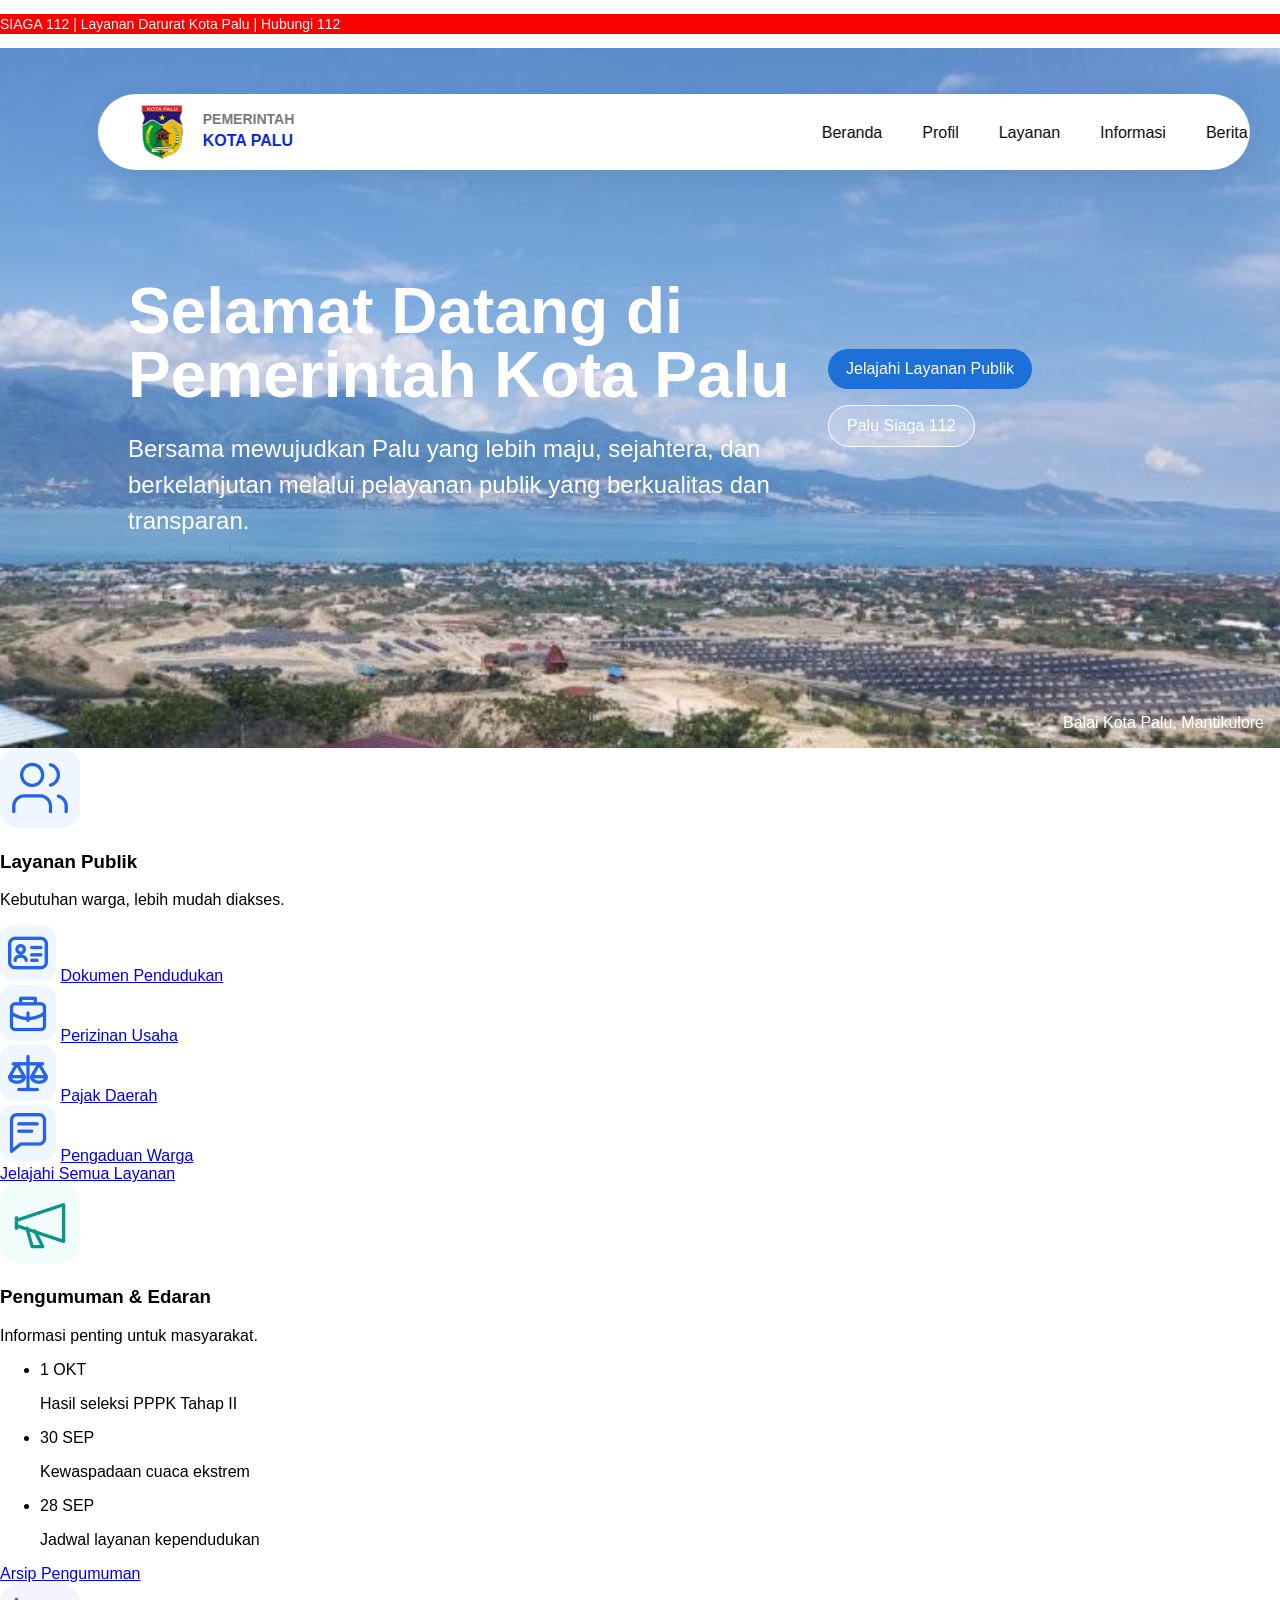
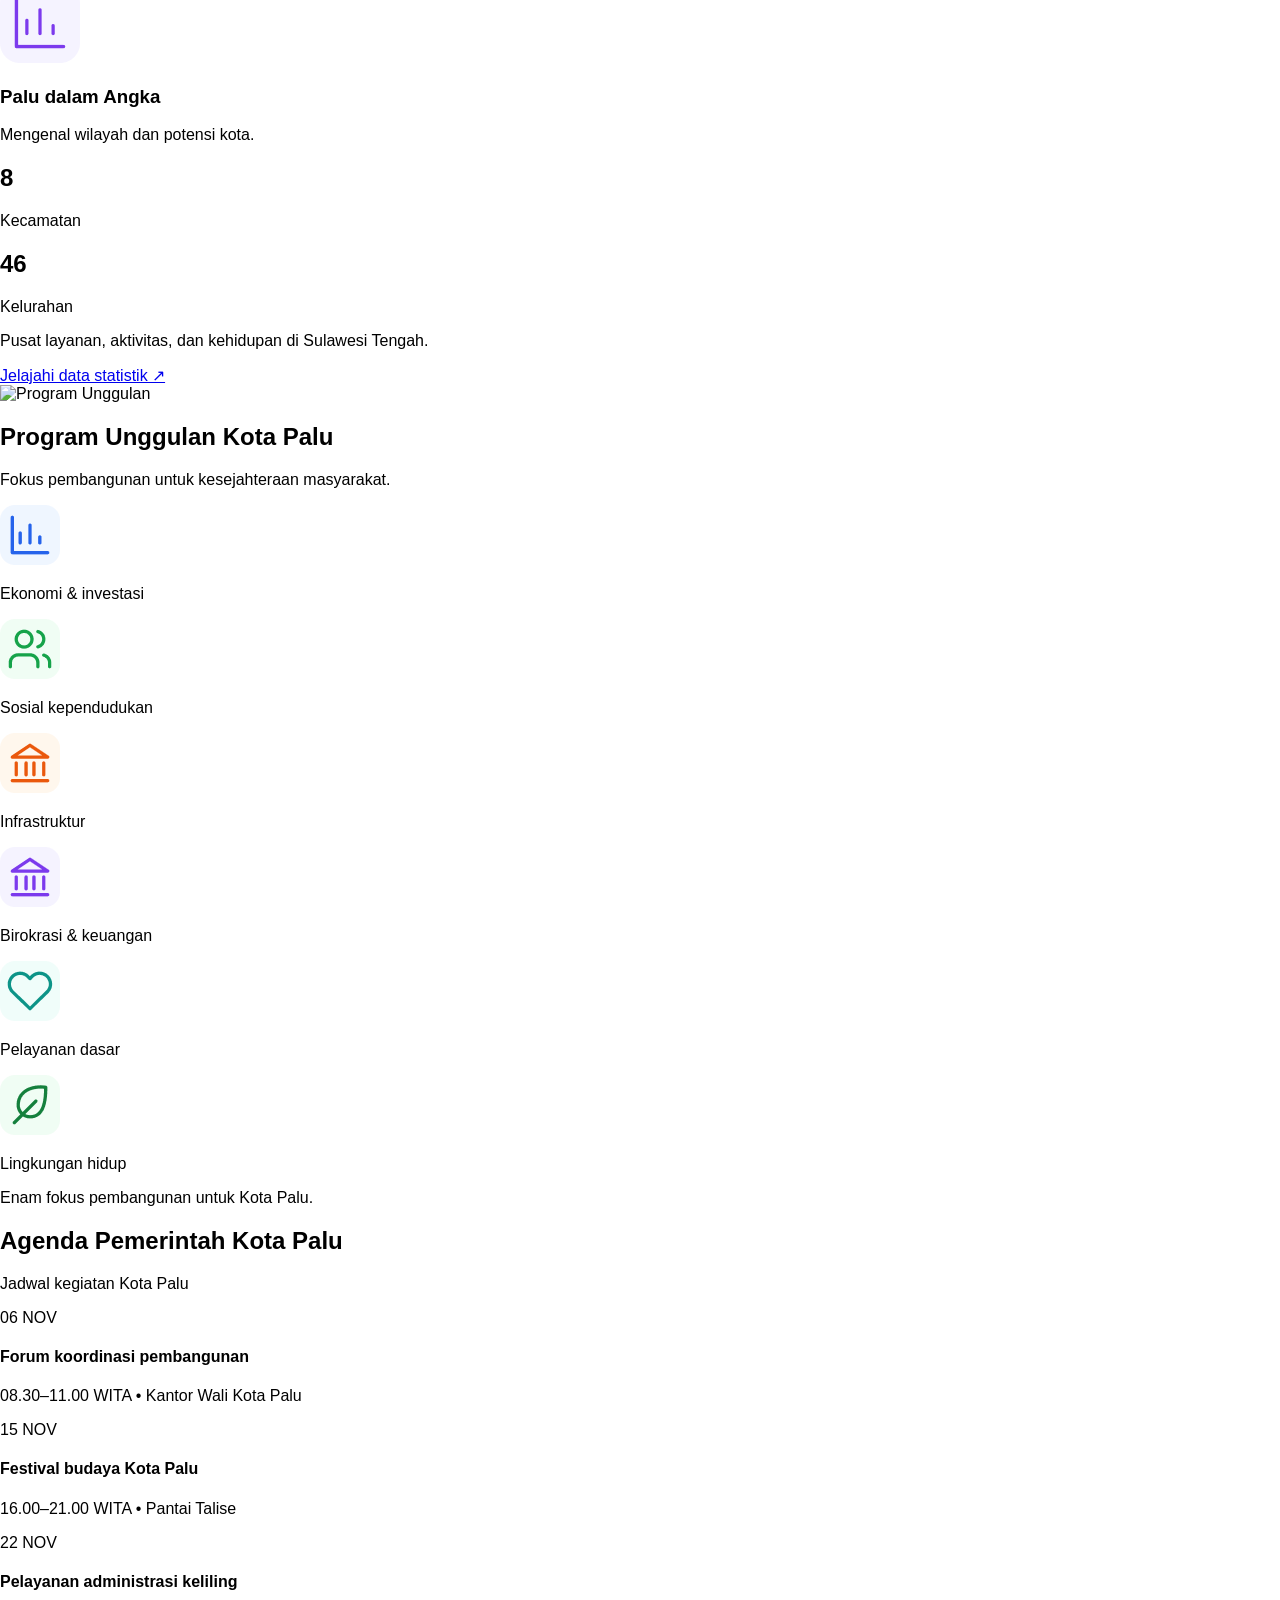
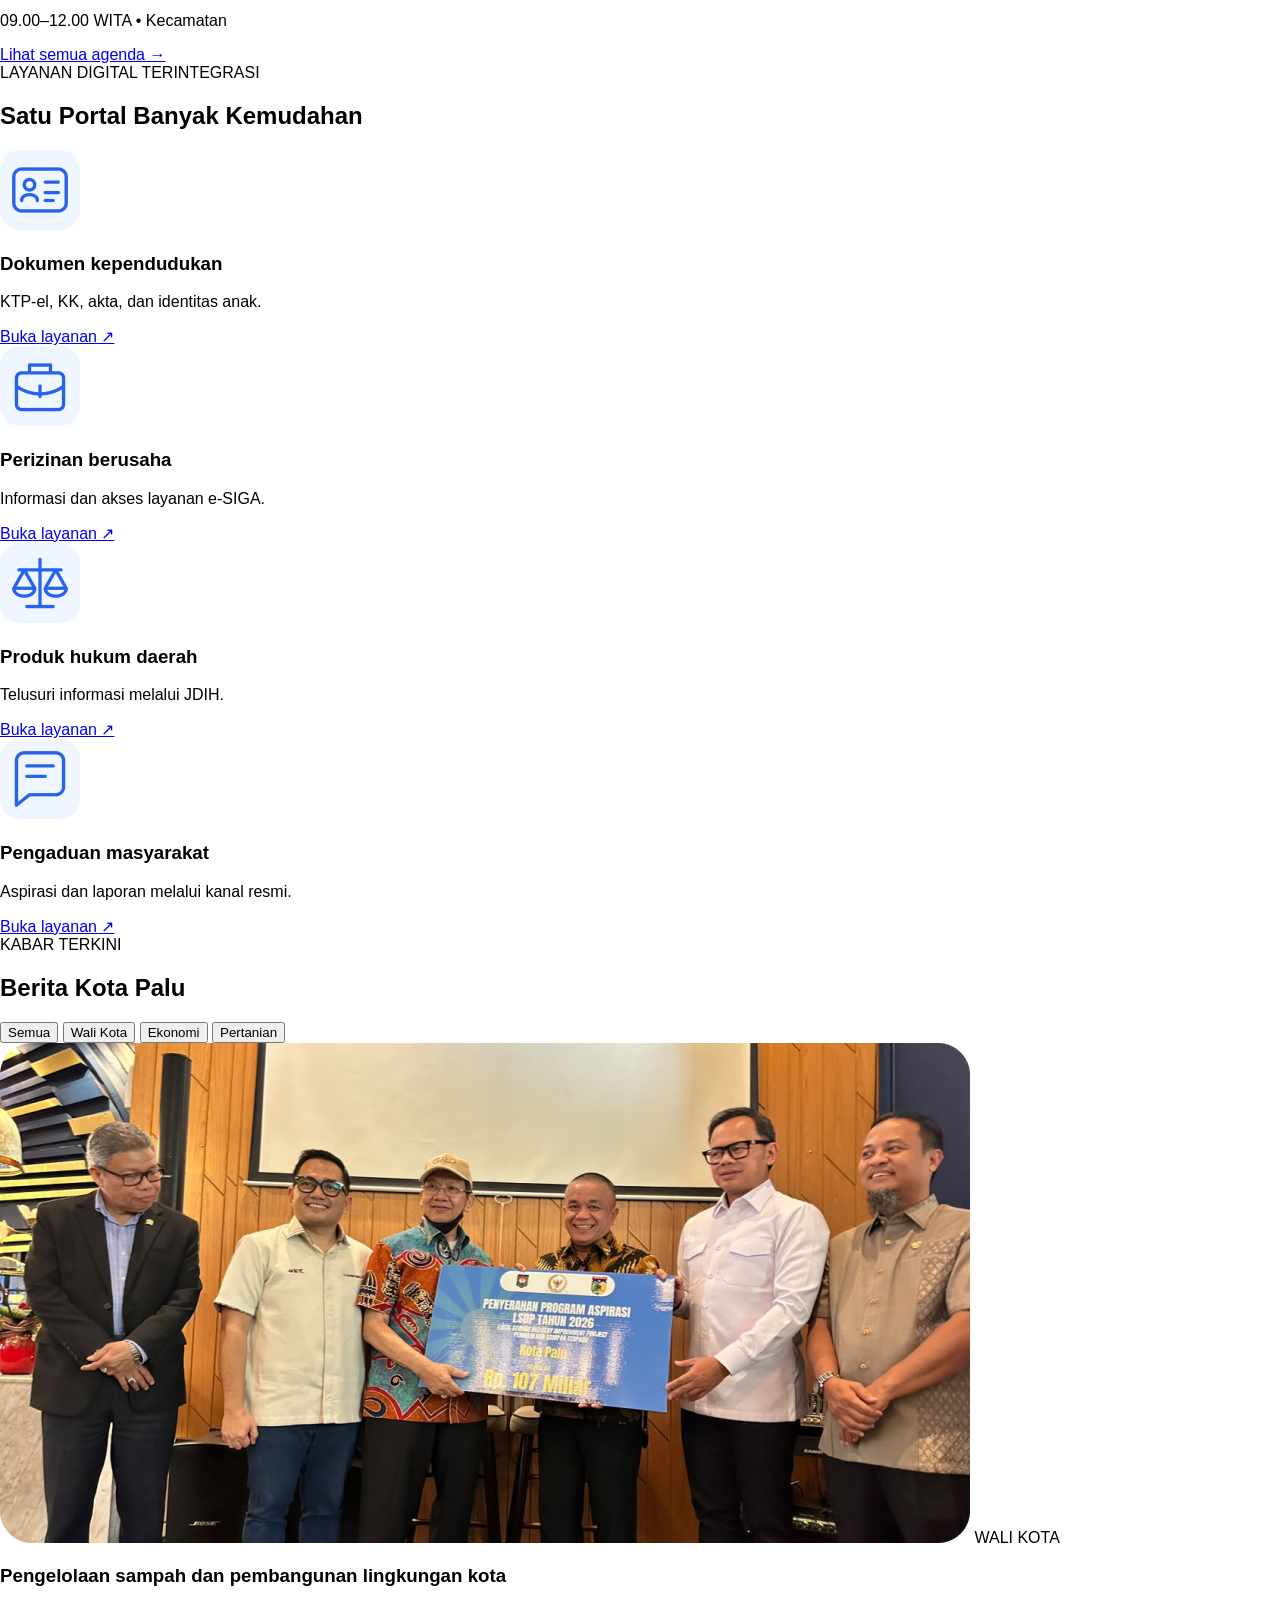
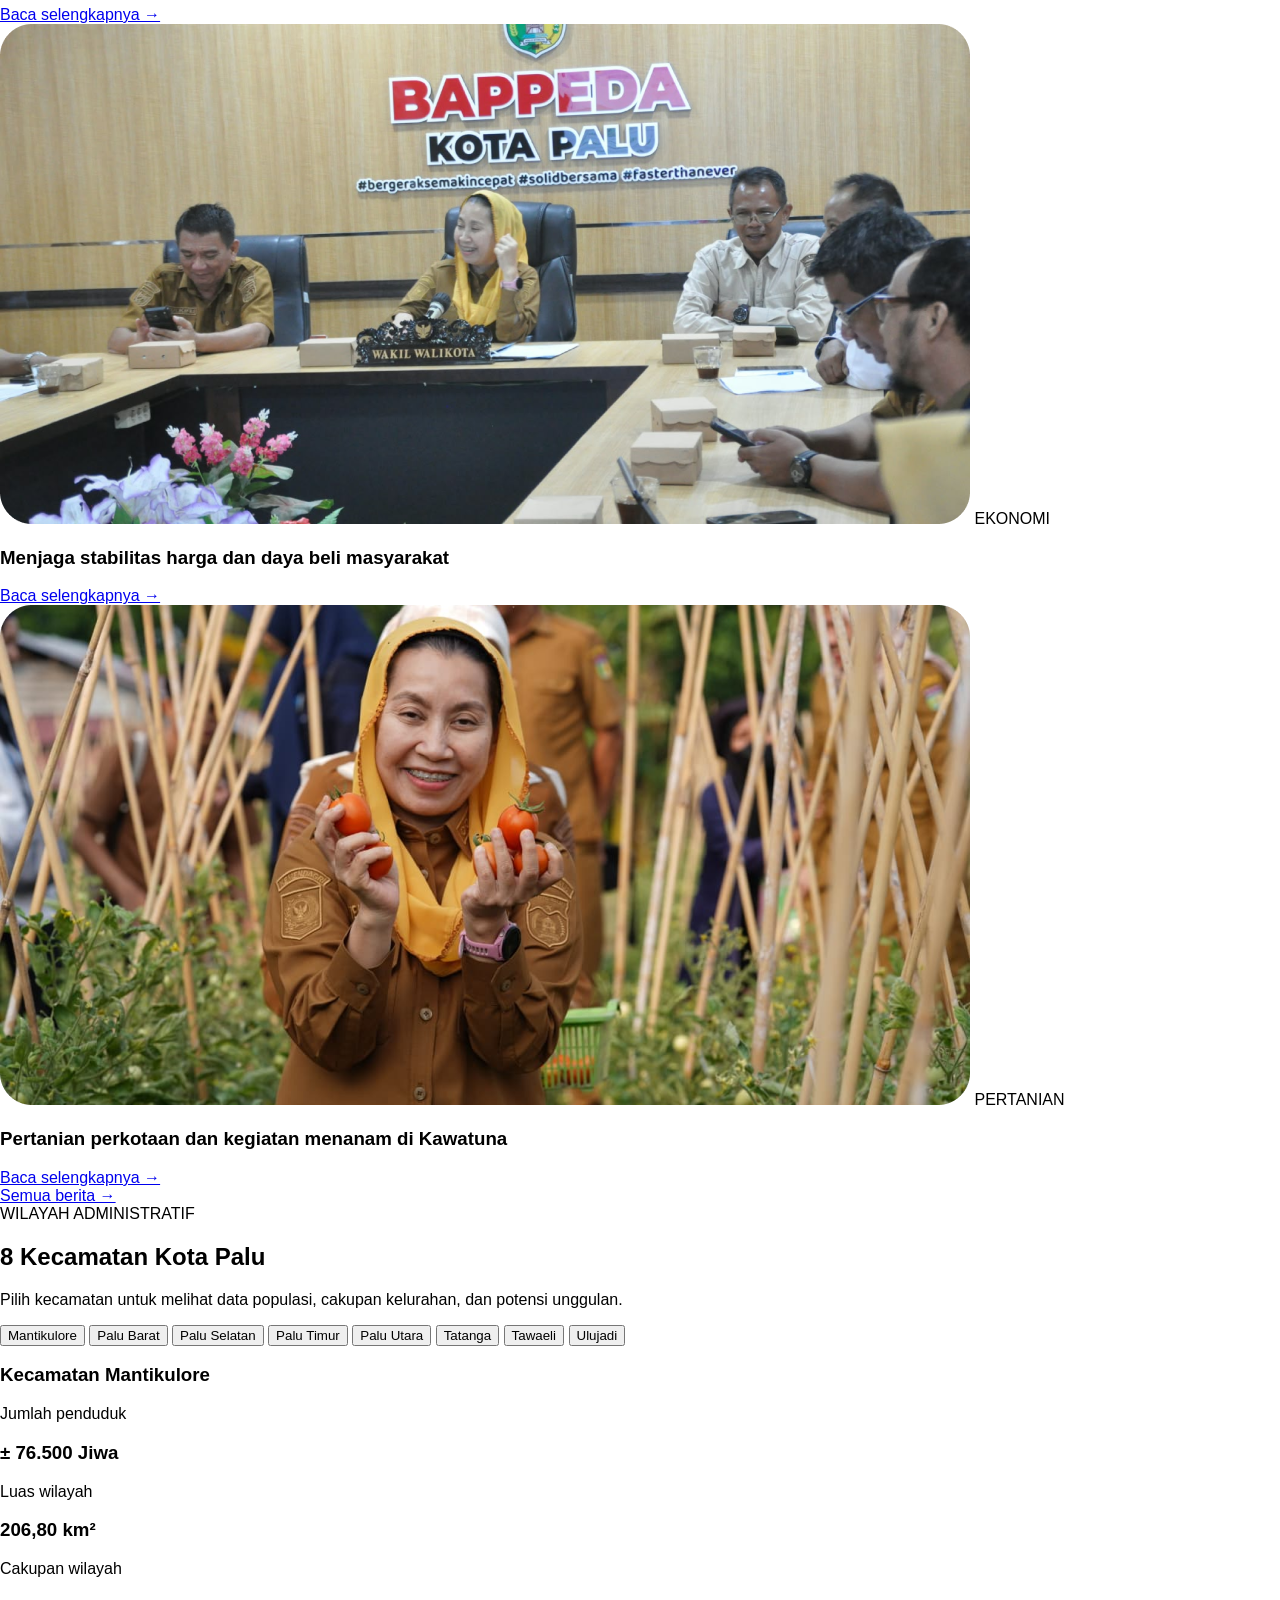
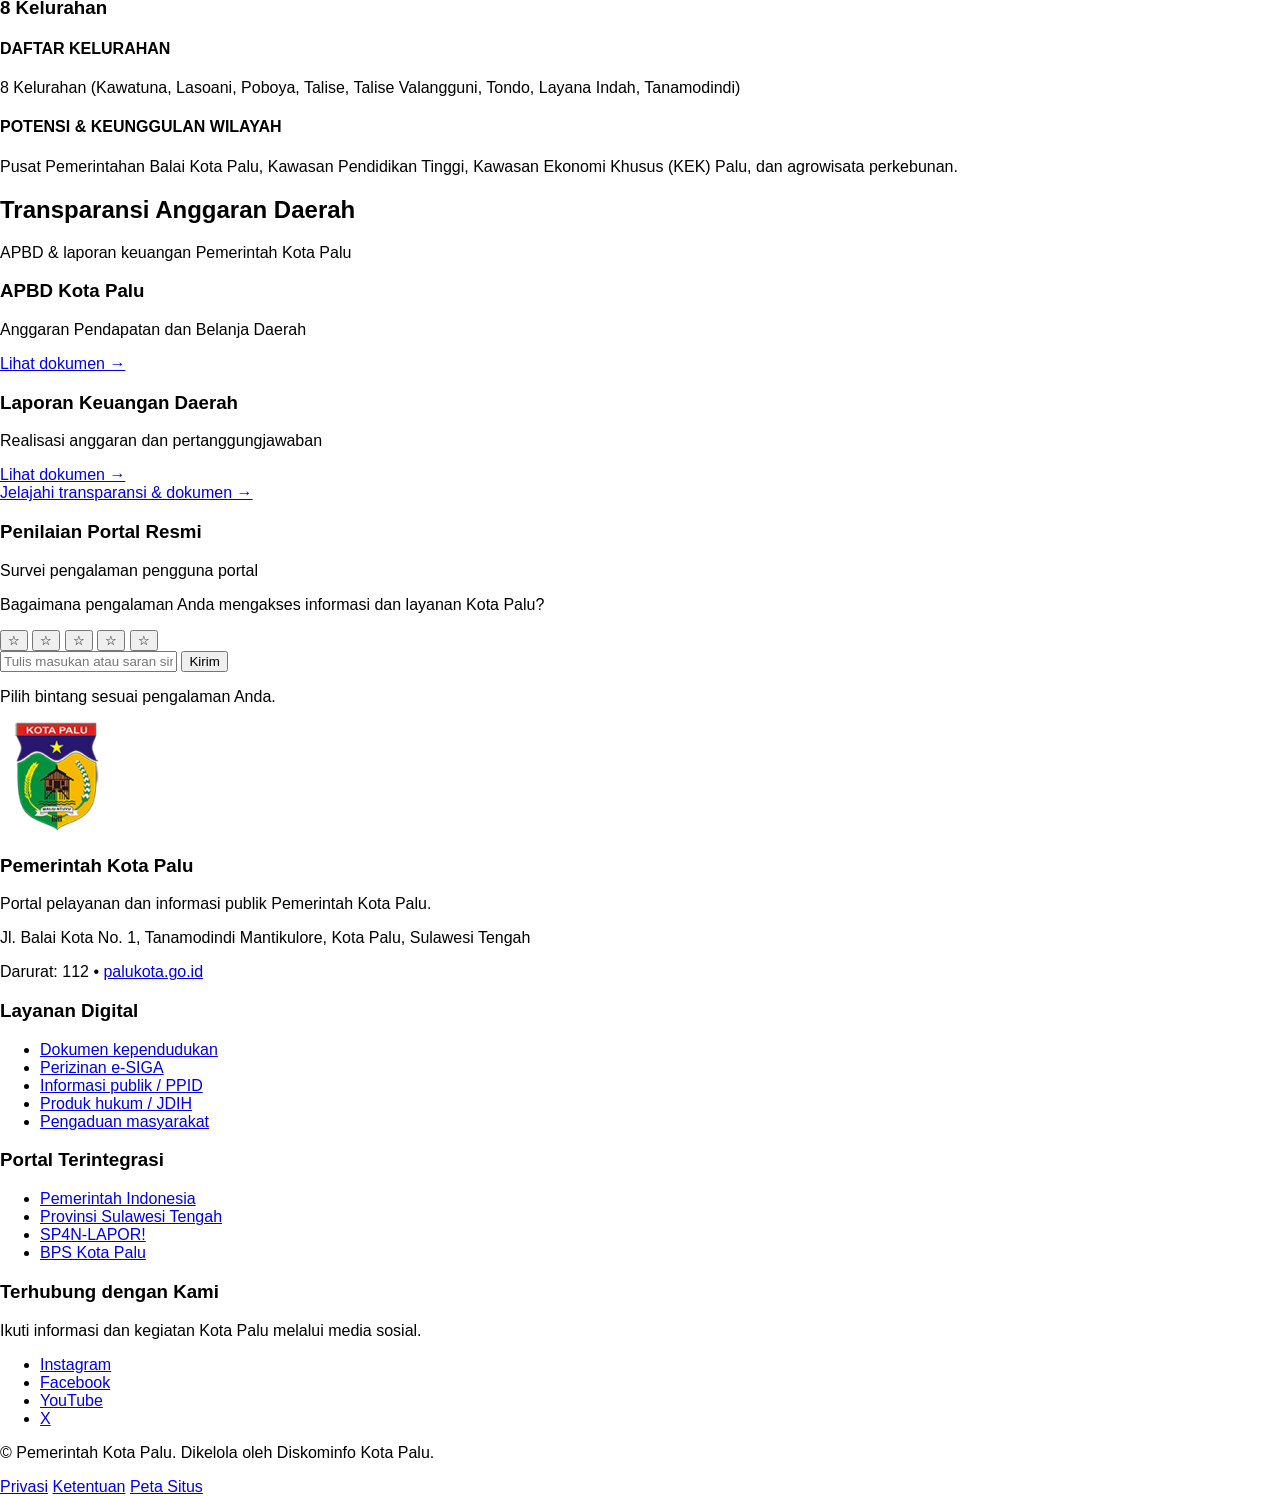
==== index.html @ 283b36d0 "update" ====
<!DOCTYPE html>
<html lang="id">
<head>
    <meta charset="UTF-8">
    <meta name="viewport" content="width=device-width, initial-scale=1.0">
    <title>Pemerintah Kota Palu</title>
    <link rel="stylesheet" href="style.css">
    <script src="script.js"></script>
</head>
<body>
    <div class="top-bar">
        <div class="contact-info">
            <p>SIAGA 112 | Layanan Darurat Kota Palu | Hubungi 112</p>
        </div>
    </div>
    <header>
        
        <section class="hero">
            <nav>
                <div class="logo">
                    <img src="landing/assets/logo/logo.png" alt="Logo Pemerintah Kota Palu">
                    <p class="p1">PEMERINTAH</p>
                    <p class="p2">KOTA PALU</p>
                </div>
        
                <ul>
                    <li><a href="#">Beranda</a></li>
                    <li><a href="#">Profil</a></li>
                    <li><a href="#">Layanan</a></li>
                    <li><a href="#">Informasi</a></li>
                    <li><a href="#">Berita</a></li>
                </ul>
                <div class="search-box">
                    <input type="search" placeholder="Cari...">
                    
                </div>
            </nav>
            <div class="hero-image">
            <img src="landing/assets/hero/image.png" alt="Gambar Hero">
        </div>
        <div class="hero-content">
           <h1>Selamat Datang di Pemerintah Kota Palu</h1>
        <p>Bersama mewujudkan Palu yang lebih maju, sejahtera, dan berkelanjutan
        melalui pelayanan publik yang berkualitas dan transparan.
        </p>
        </div>
        <div class="hero-buttons">
            <a href="#" class="hero-button">Jelajahi Layanan Publik</a>
            <a href="#" class="hero-button">Palu Siaga 112</a>
        </div>


        <div class="hero-location">
            <p>Balai Kota Palu, Mantikulore</p>
        </div>
    </section>

    <section class="main-information">
       <div class="information-card">
        <img src="landing/assets/card logo/layanan publik/header.png" alt="Layanan Publik">
            <h3>Layanan Publik</h3>
            <p>Kebutuhan warga, lebih mudah diakses.</p>
        
            <div class="service-list">
                <div class="service-item">
                    <img src="landing/assets/card logo/layanan publik/card1.png" alt="Layanan 1">
                    <a href="#">Dokumen Pendudukan</a>
                </div>
                <div class="service-item">
                    <img src="landing/assets/card logo/layanan publik/card2.png" alt="Layanan 2">
                    <a href="#">Perizinan Usaha</a>
                </div>
                <div class="service-item">
                    <img src="landing/assets/card logo/layanan publik/card3.png" alt="Layanan 3">
                    <a href="#">Pajak Daerah</a>
                </div>
                <div class="service-item">
                    <img src="landing/assets/card logo/layanan publik/card4.png" alt="Layanan 4">
                    <a href="#">Pengaduan Warga</a>
                </div>
            </div>
            <a href="#">Jelajahi Semua Layanan</a>     
       </div>

       <div class="information-card">
            <img src="landing/assets/card logo/pengumuman & edaran/header.png" alt="Pengumuman & Edaran">
            <h3>Pengumuman & Edaran</h3>
            <p>Informasi penting untuk masyarakat.</p>

            <ul class="announcement-list">
                <li>
                    <span>1 OKT</span>
                    <p>Hasil seleksi PPPK Tahap II</p> 
                </li>
                <li>
                    <span>30 SEP</span>
                    <p>Kewaspadaan cuaca ekstrem</p> 
                </li>
                <li>
                    <span>28 SEP</span>
                    <p>Jadwal layanan kependudukan</p> 
                </li>
                      
            </ul>

            <a href="#">Arsip Pengumuman</a>

            </div>
            
       </div>

       <div class="information-card">
            <img src="landing/assets/card logo/palu dalam angka/header.png" alt="Statistik Kota Palu">
            <h3>Palu dalam Angka</h3>
            <p>Mengenal wilayah dan potensi kota.</p>

            <div class="statistics-list">
                <div class="statistic-item">
                    <h2>8</h2>
                    <p>Kecamatan</p>
                </div>
                <div class="statistic-item">
                    <h2>46</h2>
                    <p>Kelurahan</p>
                </div>

            </div>
            <p>Pusat layanan, aktivitas, dan kehidupan
               di Sulawesi Tengah.
            </p>

            <a href="#">Jelajahi data statistik ↗</a>
        </div>
    </section>

    <section class="program-agenda">
        <div class="program-card">
            <img src="landing/assets/card logo/program unggulan/header.png" alt="Program Unggulan">
            <h2>Program Unggulan Kota Palu</h2>
            <p>Fokus pembangunan untuk kesejahteraan masyarakat.</p>

           <div class="program-item">
                <img src="landing/assets/card logo/program unggulan/card1.png" alt="Program 1">
                <p>Ekonomi & investasi</p>
           </div>

            <div class="program-item">
                <img src="landing/assets/card logo/program unggulan/card2.png" alt="Program 2">
                <p>Sosial kependudukan</p>
           </div>

            <div class="program-item">
                <img src="landing/assets/card logo/program unggulan/card3.png" alt="Program 3">
                <p>Infrastruktur</p>
            </div>

            <div class="program-item">
                <img src="landing/assets/card logo/program unggulan/card4.png" alt="Program 4">
                <p>Birokrasi & keuangan</p>
            </div>

            <div class="program-item">
                <img src="landing/assets/card logo/program unggulan/card5.png" alt="Program 5">
                <p>Pelayanan dasar</p>
            </div>

            <div class="program-item">
                <img src="landing/assets/card logo/program unggulan/card6.png" alt="Program 6">
                <p>Lingkungan hidup</p>
            </div>

            <p>Enam fokus pembangunan untuk Kota Palu.</p>
        </div>  
        
        <div class="agenda-card">
            <h2>Agenda Pemerintah Kota Palu</h2>
            <p>Jadwal kegiatan Kota Palu</p>

            <div class="agenda-list">

                <div class="agenda-item">
                    <span>06 NOV</span>
                    <div>
                        <h4>Forum koordinasi pembangunan</h4>
                        <p>08.30–11.00 WITA • Kantor Wali Kota Palu</p>
                    </div>
                </div>

                <div class="agenda-item">
                    <span>15 NOV</span>
                    <div>
                        <h4>Festival budaya Kota Palu</h4>
                        <p>16.00–21.00 WITA • Pantai Talise</p>
                    </div>
                </div>

                <div class="agenda-item">
                    <span>22 NOV</span>
                    <div>
                        <h4>Pelayanan administrasi keliling</h4>
                        <p>09.00–12.00 WITA • Kecamatan</p>
                    </div>
                </div>

            </div>

            <a href="#">Lihat semua agenda →</a>

        </div>

    </section>

    <section class="layanan-digital">
        <div class="section-heading">
            <span>LAYANAN DIGITAL TERINTEGRASI</span>
            <h2>Satu Portal Banyak Kemudahan</h2>
        </div>

        <div class="layanan-digital-list">
            <div class="layanan-digital-item">
                <img src="landing/assets/card logo/layanan digital/layanan1.png" alt="Layanan 1">
                <h3>Dokumen kependudukan</h3>
                <p>KTP-el, KK, akta, dan identitas anak.</p>
                <a href="#">Buka layanan  ↗</a>
            </div>

            <div class="layanan-digital-item">
                <img src="landing/assets/card logo/layanan digital/layanan2.png" alt="Layanan 2">
                <h3>Perizinan berusaha</h3>
                <p>Informasi dan akses layanan e-SIGA.</p>
                <a href="#">Buka layanan  ↗</a>
            </div>

            <div class="layanan-digital-item">
                <img src="landing/assets/card logo/layanan digital/layanan3.png" alt="Layanan 3">
                <h3>Produk hukum daerah</h3>
                <p>Telusuri informasi melalui JDIH.</p>
                <a href="#">Buka layanan  ↗</a>
            </div>

            <div class="layanan-digital-item">
                <img src="landing/assets/card logo/layanan digital/layanan4.png" alt="Layanan 4">
                <h3>Pengaduan masyarakat</h3>
                <p>Aspirasi dan laporan melalui kanal resmi.</p>
                <a href="#">Buka layanan  ↗</a>
           
        </div>
       
    </section>

    <section class="berita-terkini">
        <div class="section-heading">
            <span>KABAR TERKINI</span>
            <h2>Berita Kota Palu</h2>
        </div>

        <div class="kategori-berita">
            <button>Semua</button>
            <button>Wali Kota</button>
            <button>Ekonomi</button>
            <button>Pertanian</button>
        </div>

        <div class="berita-list">
            <article class="kartu-berita">
                <img src="landing/assets/berita/berita1.png" alt="Berita 1">
                <span>WALI KOTA</span>
                <h3>Pengelolaan sampah dan pembangunan lingkungan kota</h3>
                <a href="#">Baca selengkapnya →</a>
            </article>

            <article class="kartu-berita">
                <img src="landing/assets/berita/berita2.png" alt="Berita 2">
                <span>EKONOMI</span>
                <h3>Menjaga stabilitas harga dan daya beli masyarakat</h3>
                <a href="#">Baca selengkapnya →</a>
            </article>

            <article class="kartu-berita">
                <img src="landing/assets/berita/berita3.png" alt="Berita 3">
                <span>PERTANIAN</span>
                <h3>Pertanian perkotaan dan kegiatan menanam di Kawatuna</h3>
                <a href="#">Baca selengkapnya →</a>
            </article>
            <div class="semua-berita">
                <a href="#">Semua berita →</a>
            </div>
        </div>
    </section>

    <section class="wilayah-administrasi">
        <div class="section-heading">
            <span>WILAYAH ADMINISTRATIF</span>
            <h2>8 Kecamatan Kota Palu</h2>
            <p>Pilih kecamatan untuk melihat data populasi, cakupan kelurahan, dan potensi unggulan.</p>
        </div>

        <div class="menu-wilayah">
            <button>Mantikulore</button>
            <button>Palu Barat</button>
            <button>Palu Selatan</button>
            <button>Palu Timur</button>
            <button>Palu Utara</button>
            <button>Tatanga</button>
            <button>Tawaeli</button>
            <button>Ulujadi</button>
        </div>

        <div class="detail-kecamatan">
            <h3>Kecamatan Mantikulore</h3>

            <div class="statistik-kecamatan">

                    <div class="statistik-kecamatan-item">
                        <p>Jumlah penduduk</p>
                        <h3>± 76.500 Jiwa</h3>
                    </div>

                    <div class="statistik-kecamatan-item">
                        <p>Luas wilayah</p>
                        <h3>206,80 km²</h3>
                    </div>

                    <div class="statistik-kecamatan-item">
                        <p>Cakupan wilayah</p>
                        <h3>8 Kelurahan</h3>
                    </div>
        </div>

        <div class="deskripsi-kecamatan">
            <h4>DAFTAR KELURAHAN</h4>
            <p>8 Kelurahan (Kawatuna, Lasoani, Poboya, Talise, Talise Valangguni, Tondo, Layana Indah, Tanamodindi)</p>

            <h4>POTENSI & KEUNGGULAN WILAYAH</h4>

            <p>
            Pusat Pemerintahan Balai Kota Palu,
            Kawasan Pendidikan Tinggi,
            Kawasan Ekonomi Khusus (KEK) Palu,
            dan agrowisata perkebunan.
            </p>
        </div>
    </section>

    <section class="transparansi-anggaran">
        <div class="section-heading">
            <h2>Transparansi Anggaran Daerah</h2>
            <p>APBD & laporan keuangan Pemerintah Kota Palu</p>
       

            <div class="transparansi-list">
             <div class="transparansi-item">
                <h3>APBD Kota Palu</h3>
                <p>Anggaran Pendapatan dan Belanja Daerah</p>
                <a href="#">Lihat dokumen →</a>
             </div>

             <div class="transparansi-item">
                <h3>Laporan Keuangan Daerah</h3>
                <p>Realisasi anggaran dan pertanggungjawaban</p>
                <a href="#">Lihat dokumen →</a>
             </div>

                <a href="#">Jelajahi transparansi & dokumen →</a>

             </div>
        </div>
        <div class="rating-card">

                <h3>Penilaian Portal Resmi</h3>

                <p>Survei pengalaman pengguna portal</p>

                <p>
                    Bagaimana pengalaman Anda mengakses
                    informasi dan layanan Kota Palu?
                </p>

                <div class="rating-stars">

                    <button>☆</button>
                    <button>☆</button>
                    <button>☆</button>
                    <button>☆</button>
                    <button>☆</button>

                </div>

                <form>

                    <input type="text" placeholder="Tulis masukan atau saran singkat...">

                    <button type="submit">Kirim</button>

                </form>

                <p>Pilih bintang sesuai pengalaman Anda.</p>

            </div>
    </section>

<footer>
    
    <div class="footer-content">
        <div class="footer-column">
           <div class="footer-logo">
                <img src="landing/assets/logo/logo.png" alt="Logo Pemerintah Kota Palu">
                <h3>Pemerintah Kota Palu</h3>
            </div>
            <div>
                <p>
                   Portal pelayanan dan informasi publik
                   Pemerintah Kota Palu.
                </p>
                <p>
                    Jl. Balai Kota No. 1, Tanamodindi
                    Mantikulore, Kota Palu, Sulawesi Tengah
                </p>
                <p>
                    Darurat: 112  •  <a href="https://palukota.go.id/">palukota.go.id</a>
                </p>
            </div>
        </div>

        <div class="footer-layanan">
            <h3>Layanan Digital</h3>
            <ul>
                <li><a href="https://dukcapil.palukota.go.id/one/">Dokumen kependudukan</a></li>
                <li><a href="https://esiga.palukota.go.id/online/">Perizinan e-SIGA</a></li>
                <li><a href="https://palukota.go.id/layanan-ppid/">Informasi publik / PPID</a></li>
                <li><a href="https://jdih.palukota.go.id/">Produk hukum / JDIH</a></li>
                <li><a href="https://www.lapor.go.id/">Pengaduan masyarakat</a></li>
            </ul>
        </div>

        <div class="footer-portal">
            <h3>Portal Terintegrasi</h3>
            <ul>
                <li><a href="https://indonesia.go.id/">Pemerintah Indonesia</a></li>
                <li><a href="https://sultengprov.go.id/">Provinsi Sulawesi Tengah</a></li>
                <li><a href="https://www.lapor.go.id/">SP4N-LAPOR!</a></li>
                <li><a href="https://palukota.bps.go.id/id">BPS Kota Palu</a></li>
            </ul>
        </div>

        <div class="footer-column">
            <h3>Terhubung dengan Kami</h3>
            <p>
            Ikuti informasi dan kegiatan
            Kota Palu melalui media sosial.
            </p>
            
            <div class="footer-sosial">
                <ul>
                    <li><a href="https://www.instagram.com/palu.kota?utm_source=ig_web_button_share_sheet&exln=ZDNlZDc0MzIxNw==">Instagram</a></li>
                    <li><a href="https://www.facebook.com/PaluMantap?_rdc=1&_rdr">Facebook</a></li>
                    <li><a href="https://www.youtube.com/@DISKOMINFOSANTIKKOTAPALU">YouTube</a></li>
                    <li><a href="https://x.com/pemkotpalu">X</a></li>
                </ul>
            </div>
        </div>    
        
        <div class="footer-bottom">
            <p>&copy; Pemerintah Kota Palu. Dikelola oleh Diskominfo Kota Palu.</p>

            <div class="footer-links">
                <a href="#">Privasi</a>
                <a href="#">Ketentuan</a>
                <a href="#">Peta Situs</a>
            </div>
        </div>

    </div>
</footer>
</header>
</body>
</html>
---- style.css ----
@import url('https://googleapis.com');

* {
  box-sizing: border-box;
}

body {
  font-family: 'Inter', sans-serif;
}

body {
    width: 100%;
    margin: 0;
    font-family: 'Inter', sans-serif;
}


.top-bar {
    background-color: #fa0202;
    border: 10px;
    width: 100%;
    text-align: left;

    .contact-info {
        color: white;
        font-size: 14px;
        font-family: 'Inter', sans-serif;
        font-weight: 400;
        line-height: 20px;
        word-wrap: break-word;
    }
}

nav {
    position:absolute;
    top: 23px;
    left: 50%;
    transform: translatex(-60%);
    z-index: 2;

    display: flex;
    width: min(90%, 1624px);
    height: 76px;
    box-sizing: border-box;
    margin-left: 149px; margin-right: 147px; margin-top: 23px;
    background: var(--surface, white);
    box-shadow: 0px 6px 24px rgba(15.30, 38.25, 66.30, 0.08);
    border-radius: 40px;
    border: 1px solid var(--surface, white) solid;
    backdrop-filter: blur(8px);
    .logo {
        img {
            width: 55px;
            height: 55px;
            margin-left: 36px; margin-top: 11px; margin-bottom: 10px; margin-right: 1533px;
        }
        .p1 {
            margin-left: 105px; margin-top: -65px; margin-bottom: 40px; margin-right: 1369px;
            color: #737373;
            font-size: 14px;
            font-family: 'Inter', sans-serif;
            font-weight: bold;
            line-height: 20px;
            word-wrap: break-word
        }
        .p2 {
            margin-left: 105px; margin-top: -40px; margin-bottom: 40px; margin-right: 1369px;
            color: #0325D0;
            font-size: 16px;
            font-family: 'Inter', sans-serif;
            font-weight: bold;
            line-height: 24px;
            word-wrap: break-word
        }
            
    }
    
    ul{
        display: flex;
        flex-direction: row;
        list-style: none;
        gap: 40px;
        margin-left: -900px; margin-top: 30px; margin-bottom: 40px; margin-right: 1369px;
        padding: 0;
    }
    
    ul li a {
        text-decoration: none;
        color: #000;
        
    }

    .search-box {
        margin-left: -1241px; margin-top: 20px; margin-bottom: 20px; margin-right: 60px;
        width: 100%;
        padding: 10px 12px 10px 38px;
        border: 1.5px solid rgb(209, 213, 219);
        border-radius: 40px;
        font-size: 13px;
        outline: none;
        box-sizing: border-box;
        font-family: inherit;
        color: rgb(17, 24, 39);
        background-color: #EEEEEE;
        box-shadow: none;

        input[type="search"] {
            margin-left: -30px; margin-top: -20px; margin-bottom: -20px; margin-right: 0px;
            width: 100%;
            border: none;
            outline: none;
            font-size: 14px;
            background-color: #EEEEEE;
        }

       
    }
}

.hero {
    position: relative;
    min-height: 700px;
    overflow: hidden;
    display: flex;
    align-items: center;
    padding: 48px 10%;
    color: white;
}

.hero-image {
    position: absolute;
    inset: 0;
    z-index: -1;
}

.hero-image img {
    width: 100%;
    height: 100%;
    object-fit: cover;
}

.hero::before {
    content: "";
    position: absolute;
    inset: 0;
    background: linear-gradient(90deg, rgba(0, 0, 0, 0.5) 0%, rgba(0, 0, 0, 0.12) );
    z-index: -1;
}

.hero-content {
    max-width: 700px;
}
.hero-content h1 {
    font-size: 56px;
    margin-bottom: 24px;
    line-height: 64px;
    font-size: clamp(2rem, 5vw, 4rem);
}

.hero-content p {
    font-size: 20px;
    margin-bottom: 32px;
    line-height: 1.5;
    font-size: clamp(1rem, 2.5vw, 1.5rem);
}

.hero-buttons {
    display: flex;
    flex-wrap: wrap;
    gap: 16px;
}
.hero-button {
    display: inline-block;
    padding: 11px 18px;
    background-color: #1D70D8;
    color: white;
    text-decoration: none;
    border-radius: 100px;
}

.hero-button + .hero-button {
    background-color: #FFFFFF30;
    border: 0.5px solid white;
}

.hero-location {
    position: absolute;
    right: 0;
    bottom: 0;
    padding: 16px;
    border-radius: 8px;
    background: transparent;
    font-size: clamp();
}

.hero-location p {
    margin: 0;
}

@media (max-width: 600px) {

}
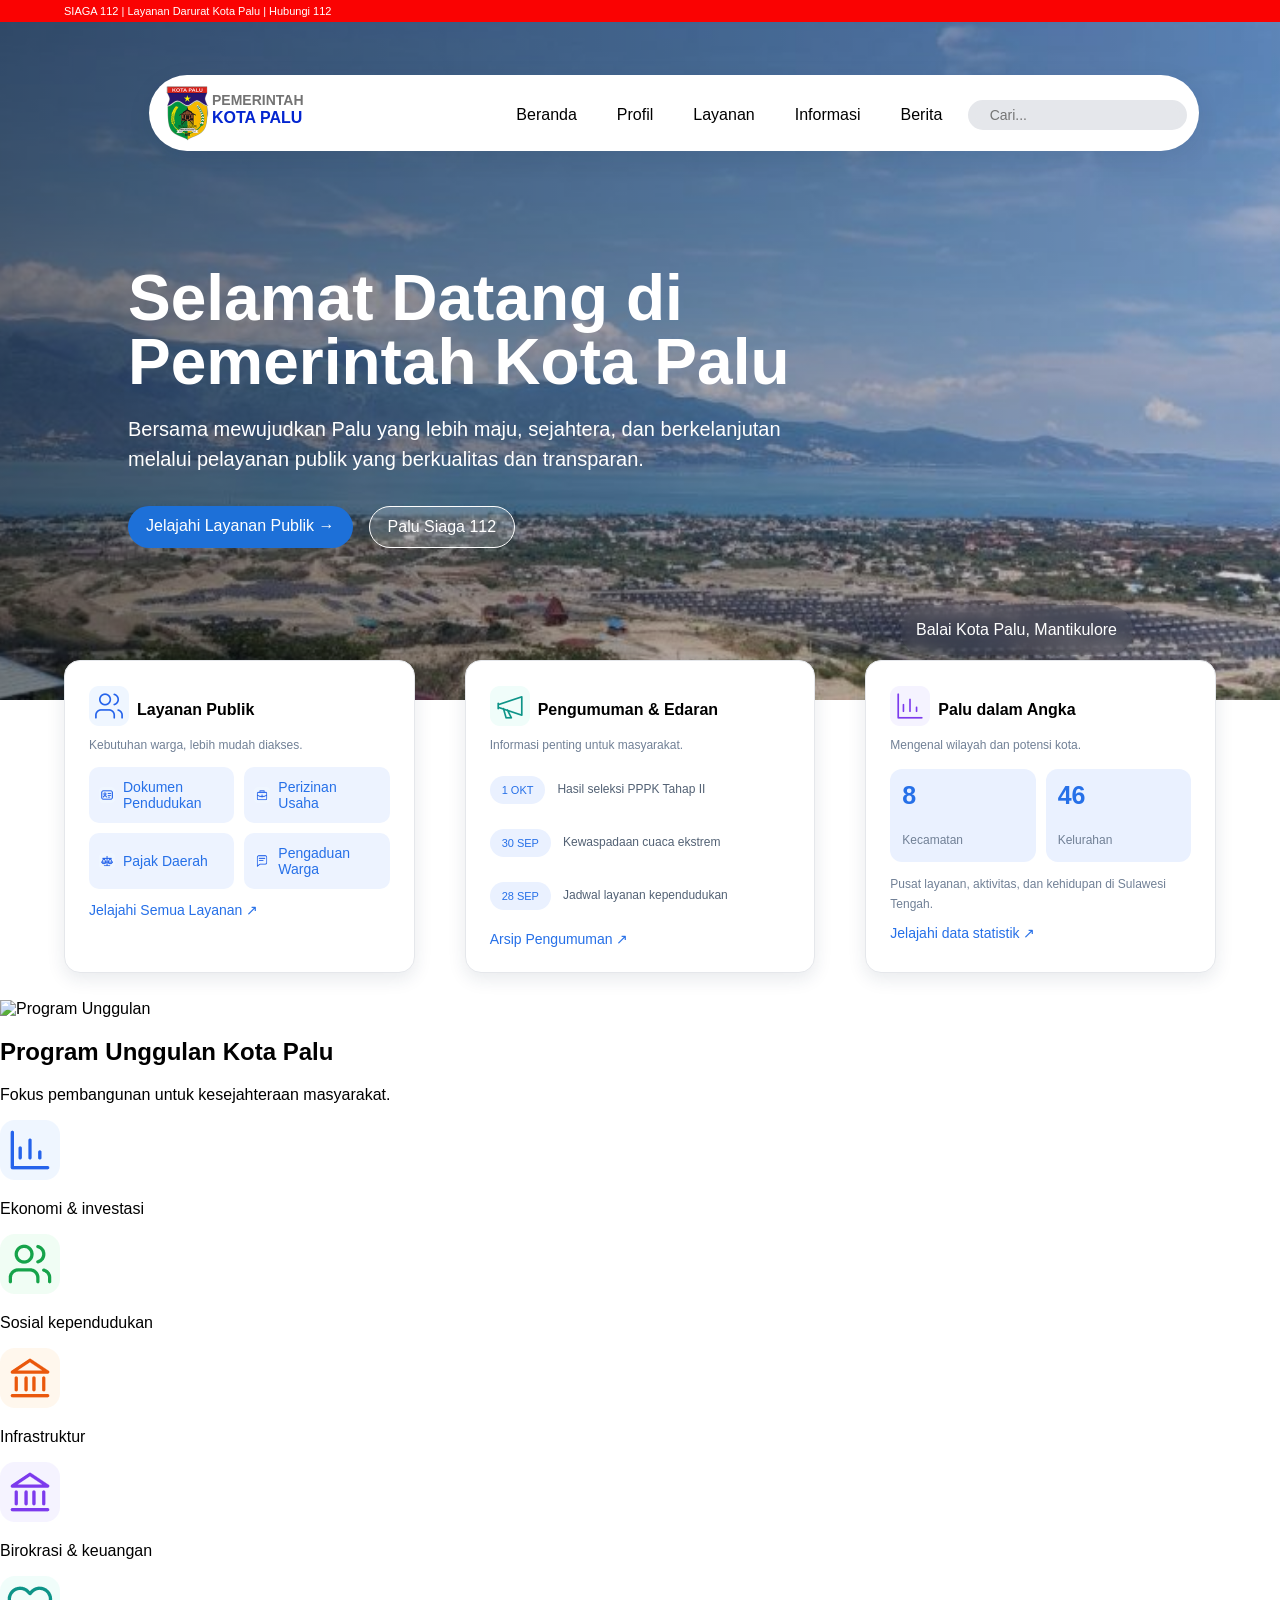
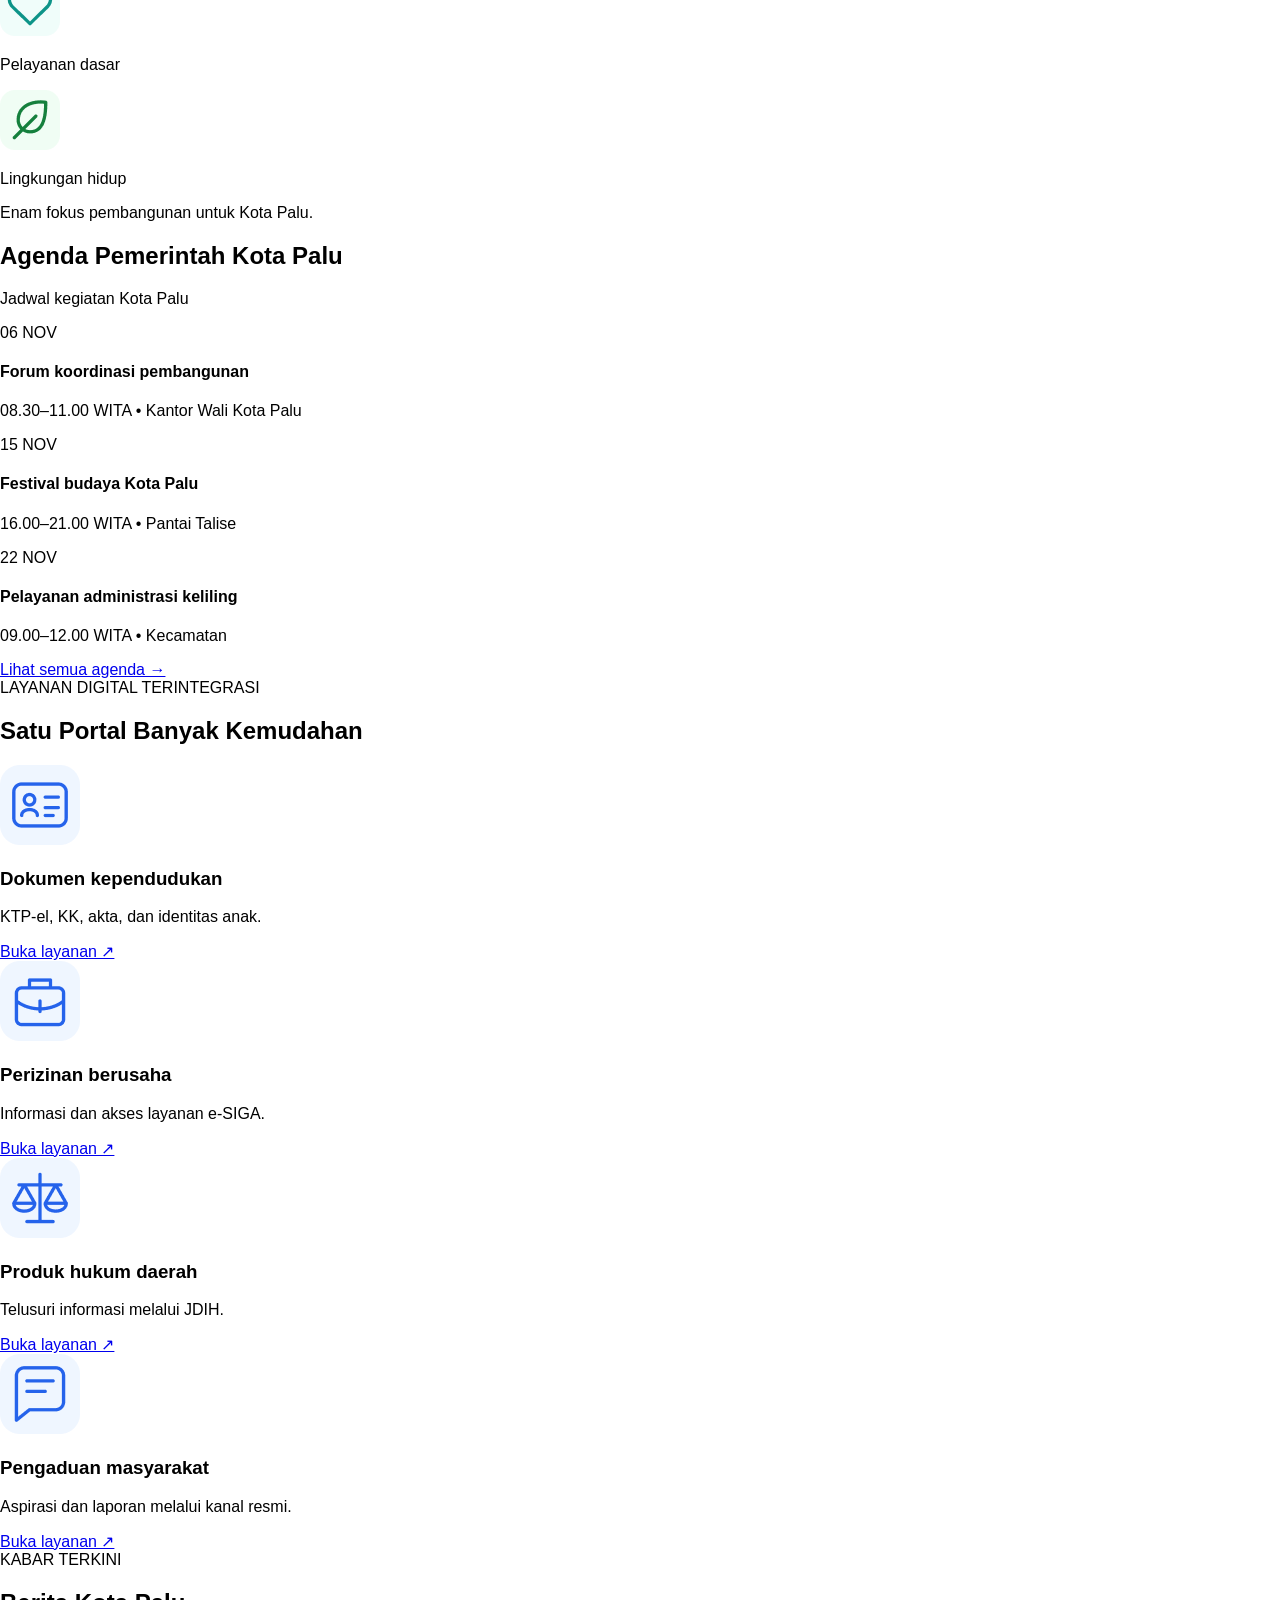
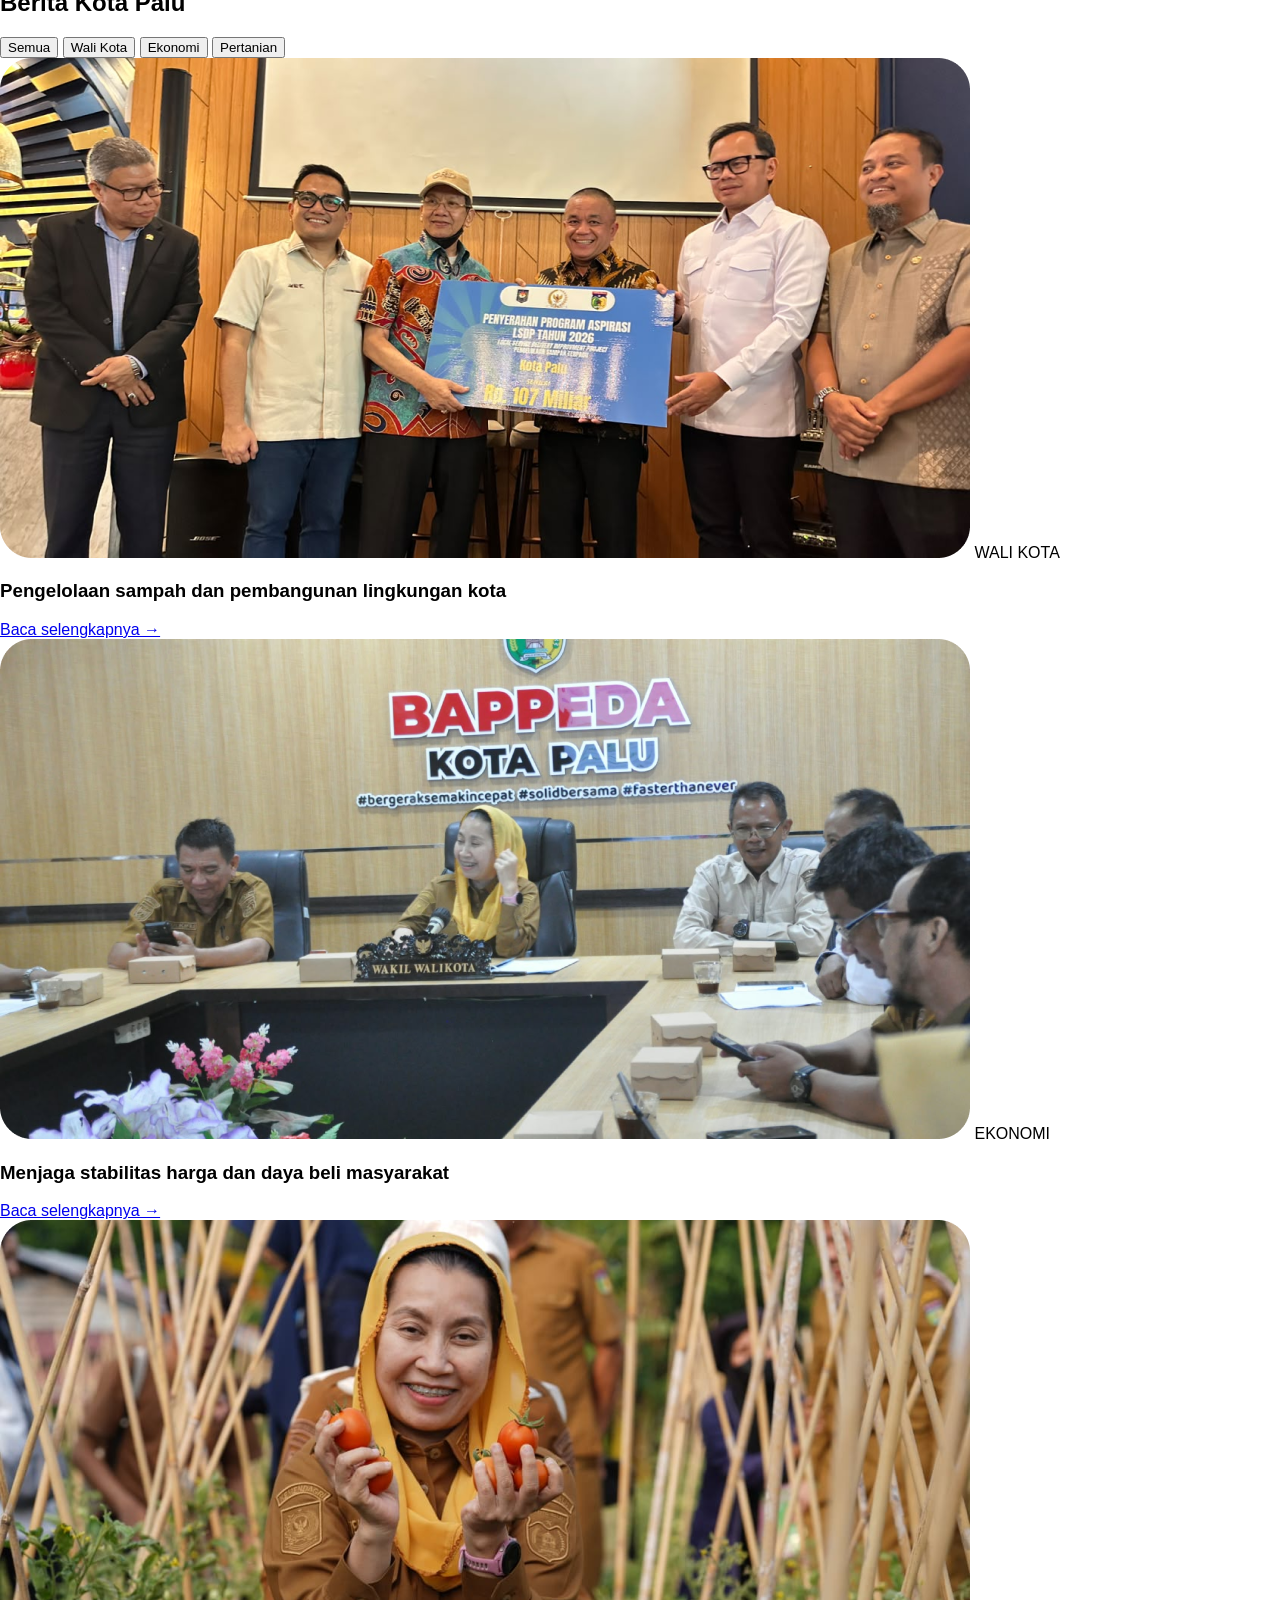
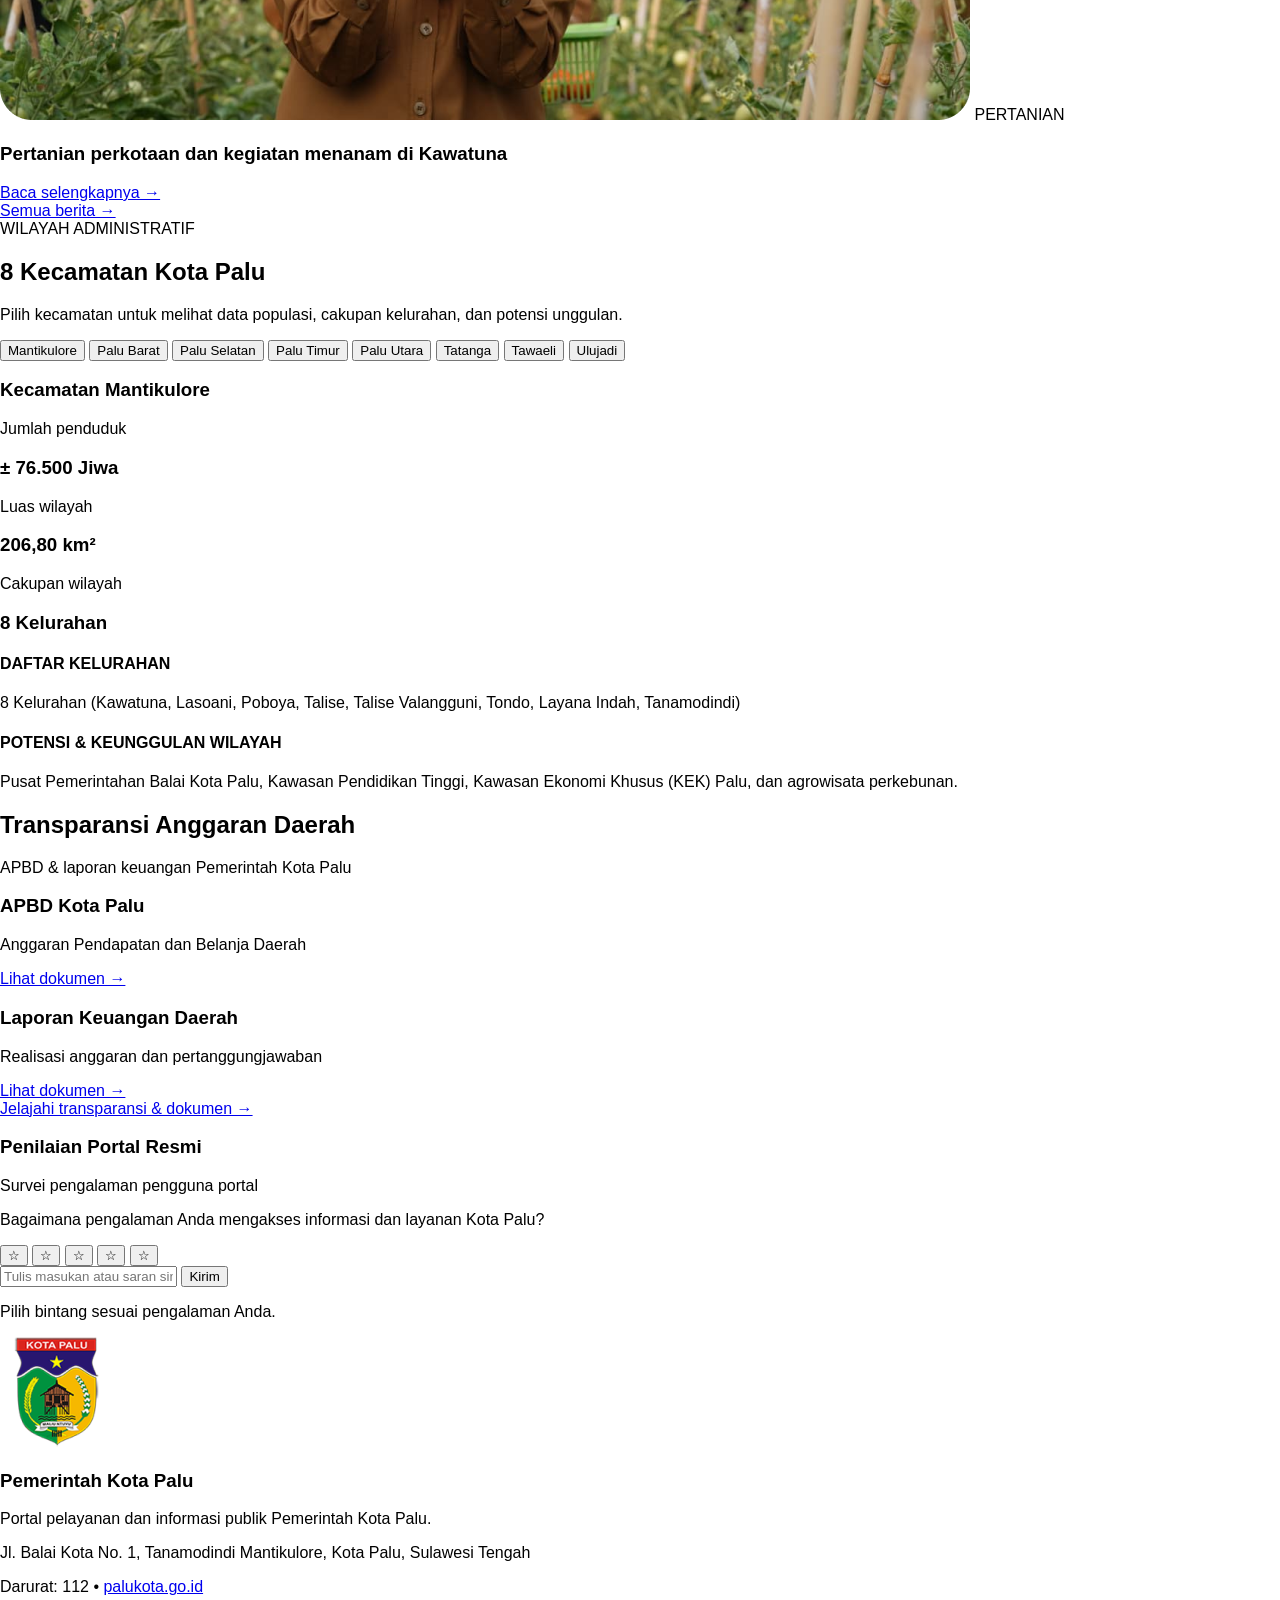
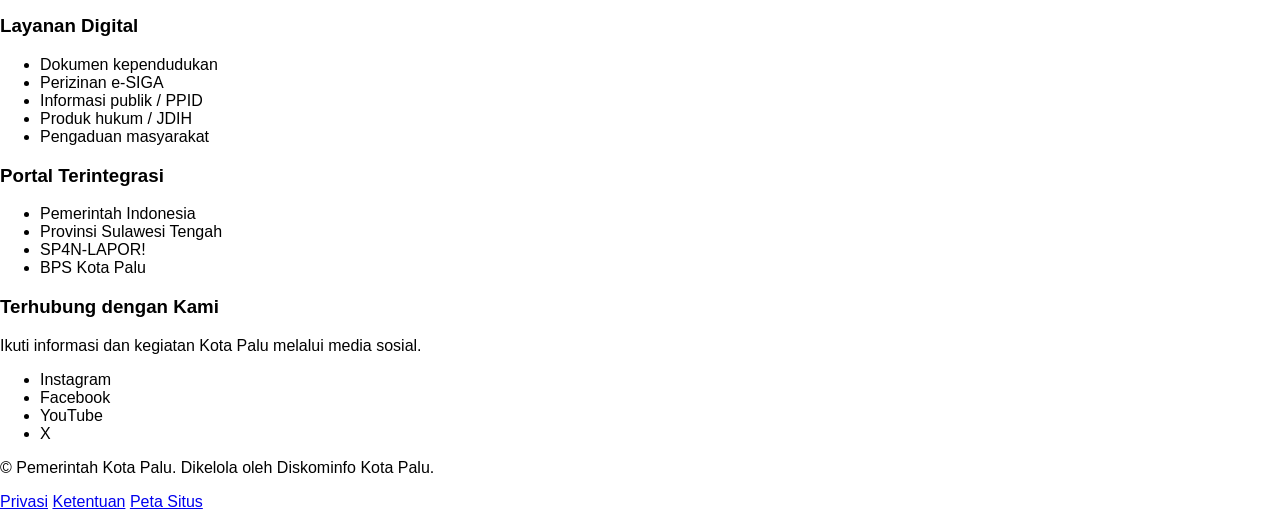
==== commit 3309eb08: "update" ====
--- a/index.html
+++ b/index.html
@@ -8,31 +8,31 @@
     <script src="script.js"></script>
 </head>
 <body>
-    <div class="top-bar">
-        <div class="contact-info">
-            <p>SIAGA 112 | Layanan Darurat Kota Palu | Hubungi 112</p>
-        </div>
-    </div>
     <header>
         
         <section class="hero">
+            <div class="top-bar">
+                <div class="contact-info">
+                    <p>SIAGA 112 | Layanan Darurat Kota Palu | Hubungi 112</p>
+                </div>
+            </div>
             <nav>
                 <div class="logo">
                     <img src="landing/assets/logo/logo.png" alt="Logo Pemerintah Kota Palu">
                     <p class="p1">PEMERINTAH</p>
                     <p class="p2">KOTA PALU</p>
                 </div>
-        
-                <ul>
+                
+                <ul class="ul-nav">
                     <li><a href="#">Beranda</a></li>
                     <li><a href="#">Profil</a></li>
                     <li><a href="#">Layanan</a></li>
                     <li><a href="#">Informasi</a></li>
                     <li><a href="#">Berita</a></li>
+                
                 </ul>
                 <div class="search-box">
-                    <input type="search" placeholder="Cari...">
-                    
+                    <input type="search" placeholder="Cari...">  
                 </div>
             </nav>
             <div class="hero-image">
@@ -43,94 +43,95 @@
         <p>Bersama mewujudkan Palu yang lebih maju, sejahtera, dan berkelanjutan
         melalui pelayanan publik yang berkualitas dan transparan.
         </p>
-        </div>
-        <div class="hero-buttons">
-            <a href="#" class="hero-button">Jelajahi Layanan Publik</a>
-            <a href="#" class="hero-button">Palu Siaga 112</a>
+            <div class="hero-buttons">
+                <a href="#" class="hero-button">Jelajahi Layanan Publik →</a>
+                <a href="#" class="hero-button">Palu Siaga 112</a>
+            </div>
         </div>
 
 
         <div class="hero-location">
             <p>Balai Kota Palu, Mantikulore</p>
         </div>
-    </section>
-
+        
+    </section>
+    
     <section class="main-information">
-       <div class="information-card">
-        <img src="landing/assets/card logo/layanan publik/header.png" alt="Layanan Publik">
-            <h3>Layanan Publik</h3>
-            <p>Kebutuhan warga, lebih mudah diakses.</p>
-        
-            <div class="service-list">
-                <div class="service-item">
-                    <img src="landing/assets/card logo/layanan publik/card1.png" alt="Layanan 1">
-                    <a href="#">Dokumen Pendudukan</a>
-                </div>
-                <div class="service-item">
-                    <img src="landing/assets/card logo/layanan publik/card2.png" alt="Layanan 2">
-                    <a href="#">Perizinan Usaha</a>
-                </div>
-                <div class="service-item">
-                    <img src="landing/assets/card logo/layanan publik/card3.png" alt="Layanan 3">
-                    <a href="#">Pajak Daerah</a>
-                </div>
-                <div class="service-item">
-                    <img src="landing/assets/card logo/layanan publik/card4.png" alt="Layanan 4">
-                    <a href="#">Pengaduan Warga</a>
-                </div>
-            </div>
-            <a href="#">Jelajahi Semua Layanan</a>     
-       </div>
-
-       <div class="information-card">
-            <img src="landing/assets/card logo/pengumuman & edaran/header.png" alt="Pengumuman & Edaran">
-            <h3>Pengumuman & Edaran</h3>
-            <p>Informasi penting untuk masyarakat.</p>
-
-            <ul class="announcement-list">
-                <li>
-                    <span>1 OKT</span>
-                    <p>Hasil seleksi PPPK Tahap II</p> 
-                </li>
-                <li>
-                    <span>30 SEP</span>
-                    <p>Kewaspadaan cuaca ekstrem</p> 
-                </li>
-                <li>
-                    <span>28 SEP</span>
-                    <p>Jadwal layanan kependudukan</p> 
-                </li>
-                      
-            </ul>
-
-            <a href="#">Arsip Pengumuman</a>
-
-            </div>
-            
-       </div>
-
-       <div class="information-card">
-            <img src="landing/assets/card logo/palu dalam angka/header.png" alt="Statistik Kota Palu">
-            <h3>Palu dalam Angka</h3>
-            <p>Mengenal wilayah dan potensi kota.</p>
-
-            <div class="statistics-list">
-                <div class="statistic-item">
-                    <h2>8</h2>
-                    <p>Kecamatan</p>
-                </div>
-                <div class="statistic-item">
-                    <h2>46</h2>
-                    <p>Kelurahan</p>
-                </div>
-
-            </div>
-            <p>Pusat layanan, aktivitas, dan kehidupan
-               di Sulawesi Tengah.
-            </p>
-
-            <a href="#">Jelajahi data statistik ↗</a>
-        </div>
+        <div class="information-card">
+         <img src="landing/assets/card logo/layanan publik/header.png" alt="Layanan Publik">
+             <h3>Layanan Publik</h3>
+             <p>Kebutuhan warga, lebih mudah diakses.</p>
+         
+             <div class="service-list">
+                 <div class="service-item">
+                     <img src="landing/assets/card logo/layanan publik/card1.png" alt="Layanan 1">
+                     <a href="#">Dokumen Pendudukan</a>
+                 </div>
+                 <div class="service-item">
+                     <img src="landing/assets/card logo/layanan publik/card2.png" alt="Layanan 2">
+                     <a href="#">Perizinan Usaha</a>
+                 </div>
+                 <div class="service-item">
+                     <img src="landing/assets/card logo/layanan publik/card3.png" alt="Layanan 3">
+                     <a href="#">Pajak Daerah</a>
+                 </div>
+                 <div class="service-item">
+                     <img src="landing/assets/card logo/layanan publik/card4.png" alt="Layanan 4">
+                     <a href="#">Pengaduan Warga</a>
+                 </div>
+             </div>
+             <a href="#">Jelajahi Semua Layanan ↗</a>     
+        </div>
+    
+        <div class="information-card">
+             <img src="landing/assets/card logo/pengumuman & edaran/header.png" alt="Pengumuman & Edaran">
+             <h3>Pengumuman & Edaran</h3>
+             <p>Informasi penting untuk masyarakat.</p>
+    
+             <ul class="announcement-list">
+                 <li>
+                     <span>1 OKT</span>
+                     <p>Hasil seleksi PPPK Tahap II</p> 
+                 </li>
+                 <li>
+                     <span>30 SEP</span>
+                     <p>Kewaspadaan cuaca ekstrem</p> 
+                 </li>
+                 <li>
+                     <span>28 SEP</span>
+                     <p>Jadwal layanan kependudukan</p> 
+                 </li>
+                       
+             </ul>
+    
+             <a href="#">Arsip Pengumuman ↗</a>
+    
+             </div>
+             
+        </div>
+    
+        <div class="information-card">
+             <img src="landing/assets/card logo/palu dalam angka/header.png" alt="Statistik Kota Palu">
+             <h3>Palu dalam Angka</h3>
+             <p>Mengenal wilayah dan potensi kota.</p>
+    
+             <div class="statistics-list">
+                 <div class="statistic-item">
+                     <h2>8</h2>
+                     <p>Kecamatan</p>
+                 </div>
+                 <div class="statistic-item">
+                     <h2>46</h2>
+                     <p>Kelurahan</p>
+                 </div>
+    
+             </div>
+             <p>Pusat layanan, aktivitas, dan kehidupan
+                di Sulawesi Tengah.
+             </p>
+    
+             <a href="#">Jelajahi data statistik ↗</a>
+         </div>
     </section>
 
     <section class="program-agenda">
--- a/style.css
+++ b/style.css
@@ -16,124 +16,148 @@
 
 
 .top-bar {
+    position: absolute;
     background-color: #fa0202;
-    border: 10px;
+    border: 3px #000;
     width: 100%;
-    text-align: left;
-
-    .contact-info {
+    z-index: 4;
+    top: 0;
+    left: 0;
+    min-height: 3%;
+    padding: 1px 5%;
+
+    .contact-info p {
         color: white;
-        font-size: 14px;
+        font-size: 11px;
         font-family: 'Inter', sans-serif;
         font-weight: 400;
         line-height: 20px;
-        word-wrap: break-word;
+        margin: 0;
+        
     }
 }
 
 nav {
     position:absolute;
-    top: 23px;
-    left: 50%;
-    transform: translatex(-60%);
-    z-index: 2;
-
-    display: flex;
-    width: min(90%, 1624px);
+    top: 5%;
+    left: 0;
+    z-index: 3;
+
+    display: flex;
+    width: min(82%);
     height: 76px;
+    
     box-sizing: border-box;
-    margin-left: 149px; margin-right: 147px; margin-top: 23px;
+    margin-left: 149px; margin-right: 147px; margin-top: 40px;
     background: var(--surface, white);
     box-shadow: 0px 6px 24px rgba(15.30, 38.25, 66.30, 0.08);
     border-radius: 40px;
     border: 1px solid var(--surface, white) solid;
     backdrop-filter: blur(8px);
-    .logo {
-        img {
-            width: 55px;
-            height: 55px;
-            margin-left: 36px; margin-top: 11px; margin-bottom: 10px; margin-right: 1533px;
-        }
-        .p1 {
-            margin-left: 105px; margin-top: -65px; margin-bottom: 40px; margin-right: 1369px;
-            color: #737373;
-            font-size: 14px;
-            font-family: 'Inter', sans-serif;
-            font-weight: bold;
-            line-height: 20px;
-            word-wrap: break-word
-        }
-        .p2 {
-            margin-left: 105px; margin-top: -40px; margin-bottom: 40px; margin-right: 1369px;
-            color: #0325D0;
-            font-size: 16px;
-            font-family: 'Inter', sans-serif;
-            font-weight: bold;
-            line-height: 24px;
-            word-wrap: break-word
-        }
-            
-    }
-    
-    ul{
-        display: flex;
-        flex-direction: row;
-        list-style: none;
-        gap: 40px;
-        margin-left: -900px; margin-top: 30px; margin-bottom: 40px; margin-right: 1369px;
-        padding: 0;
-    }
-    
-    ul li a {
-        text-decoration: none;
-        color: #000;
-        
-    }
-
-    .search-box {
-        margin-left: -1241px; margin-top: 20px; margin-bottom: 20px; margin-right: 60px;
-        width: 100%;
-        padding: 10px 12px 10px 38px;
-        border: 1.5px solid rgb(209, 213, 219);
-        border-radius: 40px;
-        font-size: 13px;
-        outline: none;
-        box-sizing: border-box;
-        font-family: inherit;
-        color: rgb(17, 24, 39);
-        background-color: #EEEEEE;
-        box-shadow: none;
-
-        input[type="search"] {
-            margin-left: -30px; margin-top: -20px; margin-bottom: -20px; margin-right: 0px;
-            width: 100%;
-            border: none;
-            outline: none;
-            font-size: 14px;
-            background-color: #EEEEEE;
-        }
-
-       
-    }
+}
+
+.logo img {
+    display: flex;
+    width: 55px;
+    height: 55px;
+    position: absolute;
+    top: 15%;
+    left: 1%;
+}
+.p1 {
+    position: absolute;
+    top: 1%;
+    left: 6%;
+    color: #737373;
+    font-size: 14px;
+    font-family: 'Inter', sans-serif;
+    font-weight: bold;
+    line-height: 20px;
+    
+}
+.p2 {
+    position: absolute;
+    top: 20%;
+    left: 6%;
+    color: #0325D0;
+    font-size: 16px;
+    font-family: 'Inter', sans-serif;
+    font-weight: bold;
+    line-height: 24px;
+
+}
+
+.ul-nav{ 
+    position: absolute;
+    top: 20%;
+    left: 35%;
+    display: flex;
+    flex-direction: row;
+    list-style: none;
+    gap: 40px;
+    padding: 0;
+}
+
+ul li a {
+    text-decoration: none;
+    color: #000;
+    
+}
+
+.search-box {
+    position: absolute;
+    top: 33%;
+    left: 78%;
+    display: flex;
+    flex: 0 1 215px;
+    align-items: center;
+    align-self: flex-start;
+    min-width: 150px;
+    padding: 0 15px;
+    
+    border: 7px solid #e5e7eb;
+    border-radius: 40px;
+    outline: none;
+    box-sizing: border-box;
+    color: rgb(17, 24, 39);
+    background-color: #e5e7eb;
+    box-shadow: none;
+
+}
+input[type="search"] {
+    display: flex;
+    justify-content: right;
+    min-width: 0;
+    margin: 0;
+    padding: 0;
+    font: inherit;
+    font-size: 12px;
+    background: transparent;
+    border: none;
+    outline: none;
+    font-size: 14px;
+    background-color: #e5e7eb;
 }
 
 .hero {
     position: relative;
+    isolation: isolate;
     min-height: 700px;
     overflow: hidden;
     display: flex;
     align-items: center;
-    padding: 48px 10%;
+    padding: 150px 10% 90px;
     color: white;
 }
 
 .hero-image {
     position: absolute;
     inset: 0;
-    z-index: -1;
+    z-index: -2;
 }
 
 .hero-image img {
+    display: block;
     width: 100%;
     height: 100%;
     object-fit: cover;
@@ -151,8 +175,8 @@
     max-width: 700px;
 }
 .hero-content h1 {
-    font-size: 56px;
-    margin-bottom: 24px;
+    font-size: 48px;
+    margin-bottom: 0;
     line-height: 64px;
     font-size: clamp(2rem, 5vw, 4rem);
 }
@@ -161,7 +185,6 @@
     font-size: 20px;
     margin-bottom: 32px;
     line-height: 1.5;
-    font-size: clamp(1rem, 2.5vw, 1.5rem);
 }
 
 .hero-buttons {
@@ -186,11 +209,20 @@
 .hero-location {
     position: absolute;
     right: 0;
-    bottom: 0;
+    bottom: 45px;
     padding: 16px;
     border-radius: 8px;
+    background-color: transparent;
+    
+    box-sizing: border-box;
+    margin-left: 149px; margin-right: 147px; margin-top: 80px;
     background: transparent;
-    font-size: clamp();
+    box-shadow: 0px 6px 24px rgba(15.30, 38.25, 66.30, 0.08);
+    border-radius: 40px;
+    border: 1px solid var(--surface, white) solid;
+    backdrop-filter: blur(8px);
+    
+
 }
 
 .hero-location p {
@@ -199,4 +231,175 @@
 
 @media (max-width: 600px) {
 
+}
+
+.main-information {
+    display: grid;
+    grid-template-columns: 1fr 1fr 1fr;
+    gap: 50px;
+    width: min(90% );
+    height: 300px;
+    margin: -40px auto 40px;
+    position: relative;
+    z-index: 1;    
+}
+
+.information-card {
+    min-width: 0;
+    padding: 24px;
+    border: 1px solid #e5e7eb;
+    border-radius: 16px;
+    background: #FFFFFF;
+    box-shadow: 0 6px 18px rgba(30, 50, 80, 0.1);
+}
+
+.information-card img {
+    width: 40px;
+    height: 40px;
+    object-fit: contain;
+    float: left;
+    margin: 1px 8px 0 0;
+}
+
+.information-card h3 {
+    min-height: 10px;
+    margin: 0 0 px ;
+    font-size: 16px;
+}
+
+.information-card p {
+    clear: none;
+    margin: 3px 0 12px;
+    color: #718096;
+    font-size: 12px;
+    line-height: 20px;
+}
+
+.service-list {
+    display: grid;
+    grid-template-columns: repeat(2, minmax(0, 1fr));
+    gap: 10px;
+    margin-bottom: 12px;
+}
+
+.service-item{
+    display: flex;
+    align-items: center;
+    gap: 8px;
+    min-width: 0;
+    padding: 12px 10px;
+    border-radius: 10px;
+    background: #edf3ff;
+    
+}
+
+.service-item img {
+    flex: 0 0 16px;
+    width: 16px;
+    height: 16px;
+    margin: 0;
+    object-fit: contain;
+}
+
+.service-item a,
+.information-card > a {
+    color: #2670e8;
+    font-size: 14px;
+    text-decoration: none;
+    
+}
+
+.announcement-list {
+    display: grid;
+    gap: 8px;
+    margin: 0 0 12px;
+    padding: 0;
+    list-style: none;
+}
+
+.announcement-list li {
+    display: flex;
+    align-items: center;
+    gap: 12px;
+    border: 0;
+    padding: 0;
+    font-size: 12px;
+}
+
+.announcement-list li span {
+    flex: 0 0 auto;
+    padding: 8px 12px;
+    border-radius: 20px;
+    background: #eaf1ff;
+    color: #2670e8;
+    font-size: 11px;
+}
+
+.announcement-list li p {
+    margin: 0;
+    color: #526174;
+    font-size: 12px;
+    line-height: 45px;
+}
+
+.statistics-list{
+    display: flex;
+    gap: 10px;
+    width: 100%;
+    margin: 14px 0 12px;
+    
+}
+
+.statistics-list .statistic-item {
+    flex: 1 1 0;
+    min-width: 0;
+    padding: 12px;
+    border-radius: 12px;
+    background: #eaf1ff;
+}
+
+.statistic-item {
+    flex: 1;
+    min-width: 0;
+    box-sizing: border-box;
+    padding: 10px;
+    border-radius: 10px;
+    background: #edf3ff;
+}
+
+
+.statistic-item h2 {
+    margin: 0;
+    color: #2670e8;
+    font-size: 25px;
+}
+
+.statistic-item p {
+    margin: 20px 0 0;
+    color: #718096;
+    font-size: 12px;
+}
+
+.statistic-item a,
+.information-card > a {
+    font-size: 14px;
+}
+
+.information-card .statistics-list + p {
+    margin: 0 0 10px;
+}
+
+@media (max-width: 800px) {
+    .main-information{
+        grid-template-columns: repeat(2, minmax(0, 1fr));
+        gap: 20px;
+    }
+}
+
+@media (max-width: 550px) {
+    .main-information {
+        grid-template-columns: 1fr;
+        width: calc(100% -32px);
+        margin-top: 20px;
+    }
 }
